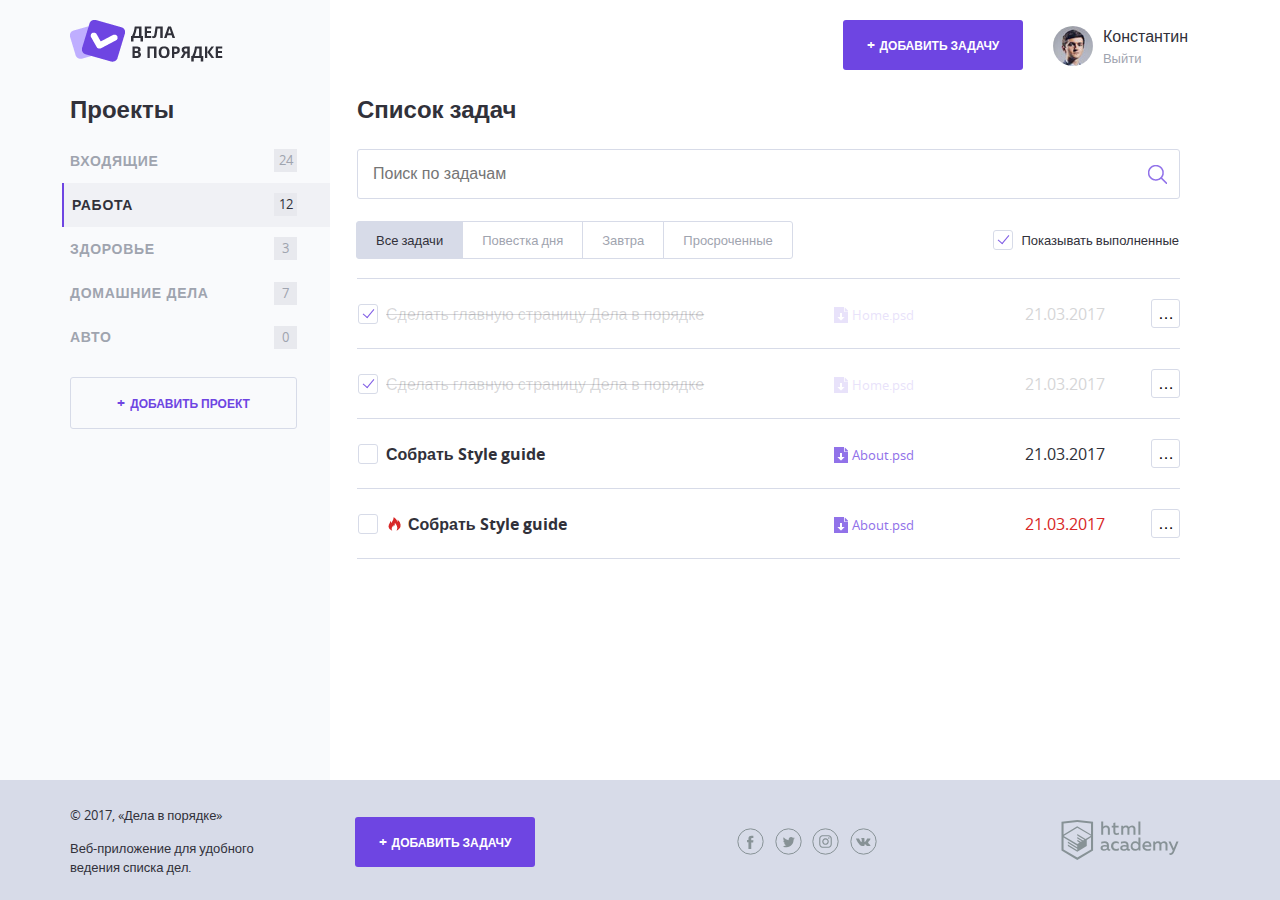
==== pages/index.html @ a5c78412 ":cat:" ====
<!DOCTYPE html>
<html lang="en">

<head>
  <meta charset="UTF-8">
  <title>Document</title>
  <link rel="stylesheet" href="../css/normalize.css">
  <link rel="stylesheet" href="../css/style.css">
</head>

<body><!--class="overlay"-->
  <h1 class="visually-hidden">Дела в порядке</h1>

  <div class="page-wrapper">
    <div class="container container--with-sidebar">
      <header class="main-header">
        <a href="#">
          <img src="../img/logo.png" width="153" height="42" alt="Логитип Дела в порядке">
        </a>

        <div class="main-header__side">
          <a class="main-header__side-item button button--plus" href="#">Добавить задачу</a>

          <div class="main-header__side-item user-menu">
            <div class="user-menu__image">
              <img src="../img/user-pic.jpg" width="40" height="40" alt="Пользователь">
            </div>

            <div class="user-menu__data">
              <p>Константин</p>

              <a href="#">Выйти</a>
            </div>
          </div>
        </div>
      </header>

      <div class="content">
        <section class="content__side">
          <h2 class="content__side-heading">Проекты</h2>

          <nav class="main-navigation">
            <ul class="main-navigation__list">
              <li class="main-navigation__list-item">
                <a class="main-navigation__list-item-link" href="#">Входящие</a>
                <span class="main-navigation__list-item-count">24</span>
              </li>

              <li class="main-navigation__list-item main-navigation__list-item--active">
                <a class="main-navigation__list-item-link" href="#">Работа</a>
                <span class="main-navigation__list-item-count">12</span>
              </li>

              <li class="main-navigation__list-item">
                <a class="main-navigation__list-item-link" href="#">Здоровье</a>
                <span class="main-navigation__list-item-count">3</span>
              </li>

              <li class="main-navigation__list-item">
                <a class="main-navigation__list-item-link" href="#">Домашние дела</a>
                <span class="main-navigation__list-item-count">7</span>
              </li>

              <li class="main-navigation__list-item">
                <a class="main-navigation__list-item-link" href="#">Авто</a>
                <span class="main-navigation__list-item-count">0</span>
              </li>
            </ul>
          </nav>

          <a class="button button--transparent button--plus content__side-button" href="#">Добавить проект</a>
        </section>

        <main class="content__main">
          <h2 class="content__main-heading">Список задач</h2>

          <form class="search-form" action="index.html" method="post">
            <input class="search-form__input" type="text" name="" value="" placeholder="Поиск по задачам">

            <input class="search-form__submit" type="submit" name="" value="Искать">
          </form>

          <div class="tasks-controls">
            <div class="radio-button-group">
              <label class="radio-button">
                <input class="radio-button__input visually-hidden" type="radio" name="radio" checked="">
                <span class="radio-button__text">Все задачи</span>
              </label>

              <label class="radio-button">
                <input class="radio-button__input visually-hidden" type="radio" name="radio">
                <span class="radio-button__text">Повестка дня</span>
              </label>

              <label class="radio-button">
                <input class="radio-button__input visually-hidden" type="radio" name="radio">
                <span class="radio-button__text">Завтра</span>
              </label>

              <label class="radio-button">
                <input class="radio-button__input visually-hidden" type="radio" name="radio">
                <span class="radio-button__text">Просроченные</span>
              </label>
            </div>

            <label class="checkbox">
              <input class="checkbox__input visually-hidden" type="checkbox" checked>
              <span class="checkbox__text">Показывать выполненные</span>
            </label>
          </div>

           <table class="tasks">
            <tr class="tasks__item task task--completed">
              <td class="task__select">
                <label class="checkbox task__checkbox">
                  <input class="checkbox__input visually-hidden" type="checkbox" checked>
                  <span class="checkbox__text">Сделать главную страницу Дела в порядке</span>
                </label>
              </td>

              <td class="task__file">
                <a class="download-link" href="#">Home.psd</a>
              </td>

              <td class="task__date">21.03.2017</td>

              <td class="task__controls">
                <button class="expand-control" type="button" name="button">Открыть список комманд</button>

                <ul class="expand-list hidden">
                  <li class="expand-list__item">
                    <a href="#">Выполнить</a>
                  </li>

                  <li class="expand-list__item">
                    <a href="#">Удалить</a>
                  </li>

                  <li class="expand-list__item">
                    <a href="#">Дублировать</a>
                  </li>
                </ul>
              </td>
            </tr>

            <tr class="tasks__item task task--completed">
              <td class="task__select">
                <label class="checkbox task__checkbox">
                  <input class="checkbox__input visually-hidden" type="checkbox" checked>
                  <span class="checkbox__text">Сделать главную страницу Дела в порядке</span>
                </label>
              </td>

              <td class="task__file">
                <a class="download-link" href="#">Home.psd</a>
              </td>

              <td class="task__date">21.03.2017</td>

              <td class="task__controls">
                <button class="expand-control" type="button" name="button">Открыть список комманд</button>

                <ul class="expand-list hidden">
                  <li class="expand-list__item">
                    <a href="#">Выполнить</a>
                  </li>

                  <li class="expand-list__item">
                    <a href="#">Удалить</a>
                  </li>

                  <li class="expand-list__item">
                    <a href="#">Дублировать</a>
                  </li>
                </ul>
              </td>
            </tr>

            <tr class="tasks__item task">
              <td class="task__select">
                <label class="checkbox task__checkbox">
                  <input class="checkbox__input visually-hidden" type="checkbox">
                  <span class="checkbox__text">Собрать Style guide</span>
                </label>
              </td>

              <td class="task__file">
                <a class="download-link" href="#">About.psd</a>
              </td>

              <td class="task__date">21.03.2017</td>

              <td class="task__controls">
                <button class="expand-control" type="button" name="button">Открыть список комманд</button>

                <ul class="expand-list hidden">
                  <li class="expand-list__item">
                    <a href="#">Выполнить</a>
                  </li>

                  <li class="expand-list__item">
                    <a href="#">Удалить</a>
                  </li>

                  <li class="expand-list__item">
                    <a href="#">Дублировать</a>
                  </li>
                </ul>
              </td>
            </tr>

            <tr class="tasks__item task task--important">
              <td class="task__select">
                <label class="checkbox task__checkbox">
                  <input class="checkbox__input visually-hidden" type="checkbox">
                  <span class="checkbox__text">Собрать Style guide</span>
                </label>
              </td>

              <td class="task__file">
                <a class="download-link" href="#">About.psd</a>
              </td>

              <td class="task__date">21.03.2017</td>

              <td class="task__controls">
                <button class="expand-control" type="button" name="button">Открыть список комманд</button>

                <ul class="expand-list hidden">
                  <li class="expand-list__item">
                    <a href="#">Выполнить</a>
                  </li>

                  <li class="expand-list__item">
                    <a href="#">Удалить</a>
                  </li>

                  <li class="expand-list__item">
                    <a href="#">Дублировать</a>
                  </li>
                </ul>
              </td>
            </tr>
          </table>
        </main>
      </div>
    </div>
  </div>

  <footer class="main-footer">
    <div class="container">
      <div class="main-footer__copyright">
        <p>© 2017, «Дела в порядке»</p>

        <p>Веб-приложение для удобного ведения списка дел.</p>
      </div>

      <a class="main-footer__button button button--plus">Добавить задачу</a>

      <div class="main-footer__social social">
        <span class="visually-hidden">Мы в соцсетях:</span>
        <a class="social__link social__link--facebook" href="#">Facebook
          <svg width="27" height="27" viewBox="0 0 27 27" xmlns="http://www.w3.org/2000/svg"><circle stroke="#879296" fill="none" cx="13.5" cy="13.5" r="12.667"/><path fill="#879296" d="M14.26 20.983h-2.816v-6.626H10.04v-2.28h1.404v-1.364c0-1.862.79-2.922 3.04-2.922h1.87v2.28h-1.17c-.876 0-.972.322-.972.916v1.14h2.212l-.245 2.28h-1.92v6.625z"/></svg>
        </a><span class="visually-hidden">
        ,</span>
        <a class="social__link social__link--twitter" href="#">Twitter
          <svg width="27" height="27" viewBox="0 0 27 27" xmlns="http://www.w3.org/2000/svg"><circle stroke="#879296" fill="none" cx="13.5" cy="13.5" r="12.687"/><path fill="#879296" d="M18.38 10.572c.525-.336.913-.848 1.092-1.445-.485.305-1.02.52-1.58.635-.458-.525-1.12-.827-1.816-.83-1.388.063-2.473 1.226-2.44 2.615-.002.2.02.4.06.596-2.017-.144-3.87-1.16-5.076-2.78-.22.403-.335.856-.332 1.315-.01.865.403 1.68 1.104 2.188-.397-.016-.782-.13-1.123-.333-.03 1.207.78 2.272 1.95 2.567-.21.06-.43.09-.653.088-.155.015-.313.015-.47 0 .3 1.045 1.238 1.777 2.324 1.815-.864.724-1.956 1.12-3.083 1.122-.198.013-.397.013-.595 0 1.12.767 2.447 1.18 3.805 1.182 4.57 0 7.066-3.992 7.066-7.456v-.34c.49-.375.912-.835 1.24-1.357-.465.218-.963.36-1.473.42z"/></svg>
        </a><span class="visually-hidden">
        ,</span>
        <a class="social__link social__link--instagram" href="#">Instagram
          <svg width="27" height="27" viewBox="0 0 27 27" xmlns="http://www.w3.org/2000/svg"><circle stroke="#879296" fill="none" cx="13.5" cy="13.5" r="12.687"/><path fill="#879296" d="M13.5 8.3h2.567c.403.002.803.075 1.18.213.552.213.988.65 1.2 1.2.14.38.213.778.216 1.18v5.136c-.003.403-.076.803-.215 1.18-.213.552-.65.988-1.2 1.2-.378.14-.778.213-1.18.216h-5.135c-.403-.003-.802-.076-1.18-.215-.552-.214-.988-.65-1.2-1.2-.14-.38-.212-.78-.215-1.182V13.46v-2.566c.003-.403.076-.802.214-1.18.213-.552.65-.988 1.2-1.2.38-.14.778-.212 1.18-.215H13.5m0-1.143h-2.616c-.526.01-1.048.108-1.54.292-.853.33-1.527 1-1.856 1.854-.184.493-.283 1.014-.292 1.542v5.232c.01.526.108 1.048.292 1.54.33.853 1.003 1.527 1.855 1.856.493.184 1.015.283 1.54.293H16.117c.527-.01 1.048-.11 1.54-.293.854-.33 1.527-1.003 1.856-1.855.184-.493.283-1.015.293-1.54V13.46v-2.614c-.01-.528-.11-1.05-.293-1.542-.33-.853-1.002-1.525-1.855-1.855-.493-.185-1.014-.283-1.54-.293-.665.01-.89 0-2.617 0zm0 3.093c-2.51.007-4.07 2.73-2.808 4.898 1.26 2.17 4.398 2.16 5.645-.017.285-.495.434-1.058.433-1.63-.006-1.8-1.47-3.256-3.27-3.25zm0 5.378c-1.63-.007-2.64-1.777-1.82-3.185.823-1.41 2.86-1.4 3.67.017.18.316.276.675.278 1.04.006 1.177-.95 2.133-2.128 2.128zm4.118-5.524c0 .58-.626.94-1.127.65-.5-.29-.5-1.012 0-1.3.116-.067.245-.102.378-.102.418-.005.76.333.76.752z"/></svg>
        </a>
        <span class="visually-hidden">,</span>
        <a class="social__link social__link--vkontakte" href="#">Вконтакте
          <svg width="27" height="27" viewBox="0 0 27 27" xmlns="http://www.w3.org/2000/svg"><circle stroke="#879296" fill="none" cx="13.5" cy="13.5" r="12.666"/><path fill="#879296" d="M13.92 18.07c.142-.016.278-.074.39-.166.077-.107.118-.237.116-.37 0 0 0-1.13.516-1.296.517-.165 1.208 1.09 1.95 1.58.276.213.624.314.973.28h1.95s.973-.057.525-.837c-.38-.62-.865-1.17-1.432-1.626-1.208-1.1-1.043-.916.41-2.816.886-1.16 1.236-1.86 1.13-2.163-.108-.302-.76-.214-.76-.214h-2.164c-.092-.026-.19-.026-.282 0-.083.058-.15.135-.195.225-.224.57-.49 1.125-.8 1.656-.973 1.61-1.344 1.697-1.51 1.59-.37-.234-.272-.975-.272-1.433 0-1.56.243-2.202-.468-2.377-.32-.075-.647-.108-.974-.098-.604-.052-1.213.01-1.793.186-.243.116-.438.38-.32.4.245.018.474.13.642.31.152.303.225.638.214.975 0 0 .127 1.832-.302 2.056-.43.223-.692-.167-1.55-1.618-.29-.506-.547-1.03-.77-1.57-.038-.09-.098-.17-.174-.233-.1-.065-.214-.108-.332-.128H6.485s-.312 0-.42.137c-.106.135 0 .36 0 .36.87 2 2.022 3.868 3.42 5.543.923.996 2.21 1.573 3.567 1.598z"/></svg>
        </a>
      </div>

      <div class="main-footer__developed-by">
        <span class="visually-hidden">Разработано:</span>

        <a href="https://htmlacademy.ru/intensive/php">
          <img src="../img/htmlacademy.svg" alt="HTML Academy" width="118" height="40">
        </a>
      </div>
    </div>
  </footer>

  <!--модальное окно добавления задачи-->
  <div class="modal" hidden>
    <button class="modal__close" type="button" name="button">Закрыть</button>

    <h2 class="modal__heading">Добавление задачи</h2>

    <form class="form" action="index.html" method="post">
      <div class="form__row">
        <label class="form__label" for="name">Название <sup>*</sup></label>

        <input class="form__input" type="text" name="name" id="name" value="" placeholder="Введите название">
      </div>

      <div class="form__row">
        <label class="form__label" for="project">Проект <sup>*</sup></label>

        <select class="form__input form__input--select" name="project" id="project">
          <option value="">Входящие</option>
        </select>
      </div>

      <div class="form__row">
        <label class="form__label" for="date">Дата выполнения <sup>*</sup></label>

        <input class="form__input form__input--date" type="text" name="date" id="date" value="" placeholder="Введите дату в формате ДД.ММ.ГГГГ">
      </div>

      <div class="form__row">
        <label class="form__label">Файл</label>

        <div class="form__input-file">
          <input class="visually-hidden" type="file" name="preview" id="preview" value="">

          <label class="button button--transparent" for="preview">
              <span>Выберите файл</span>
          </label>
        </div>
      </div>

      <div class="form__row form__row--controls">
        <input class="button" type="submit" name="" value="Добавить">
      </div>
    </form>
  </div>

<!--модальное окно добавления проекта-->
<div class="modal" hidden>
  <button class="modal__close" type="button" name="button">Закрыть</button>

  <h2 class="modal__heading">Добавление проекта</h2>

  <form class="form" method="post">
    <div class="form__row">
      <label class="form__label" for="name">Название <sup>*</sup></label>

      <input class="form__input" type="text" name="name" id="project_name" value="" placeholder="Введите название">
    </div>

    <div class="form__row form__row--controls">
      <input class="button" type="submit" name="" value="Добавить">
    </div>
  </form>
</div>

  <script type="text/javascript" src="../js/script.js"></script>
</body>
</html>
---- css/style.css ----
@font-face {
  font-weight: 400;
  font-family: "OpenSans";
  font-style: normal;
  src: url("../fonts/opensans-regular-webfont.woff2") format("woff2"), url("../fonts/opensans-regular-webfont.woff") format("woff");
}

@font-face {
  font-weight: 700;
  font-family: "OpenSans";
  font-style: normal;
  src: url("../fonts/opensans-bold-webfont.woff2") format("woff2"), url("../fonts/opensans-bold-webfont.woff") format("woff");
}

.visually-hidden {
  position: absolute;

  width: 1px;
  height: 1px;
  margin: -1px;
  padding: 0;
  overflow: hidden;

  border: 0;

  clip: rect(0, 0, 0, 0);
  clip-path: inset(100%);
}

html,
body {
  height: 100%;
}

.page-wrapper {
  min-height: 100%;
  margin-bottom: -120px;
}

.page-wrapper::after {
  content: "";

  display: block;
}

.main-footer,
.page-wrapper::after {
  height: 94px;
}

body {
  position: relative;

  min-width: 1180px;

  font-size: 16px;
  font-family: "OpenSans", sans-serif;
  color: #31313a;
}

a {
  text-decoration: none;
}

a:hover,
a:focus {
  text-decoration: underline;
}

.body-background {
  background: #ffffff url("../img/background.jpg") no-repeat 0 0;
  background-size: cover;
}

.container {
  width: 1140px;
  margin: 0 auto;
  padding: 0 20px;
}

.hidden {
  display: none;
}

.container--with-sidebar {
  position: relative;
}

.container--with-sidebar::after {
  content: "";
  position: absolute;
  top: 0;
  left: calc(-50vw + 280px);
  z-index: -1;

  width: 50vw;
  height: 100vh;

  background-color: #f9fafc;
}

.button {
  display: inline-block;
  width: 180px;
  padding: 17px 0;

  font-weight: 700;
  font-size: 12px;
  text-align: center;
  color: #ffffff;
  text-transform: uppercase;
  text-decoration: none;

  background-color: #6e45e2;
  border: 0;
  border-radius: 3px;
}

.button--plus::before {
  content: "+";

  margin-right: 5px;

  font-size: 14px;
}

.button:hover,
.button:focus {
  text-decoration: none;

  background-color: #7e55f2;
}

.button:active {
  background-color: #502bbb;
}

.button--transparent {
  color: #6e45e2;

  border: 1px solid #d7dbe8;
}

.button--transparent:hover,
.button--transparent:focus {
  color: #7e55f2;
}

.button--transparent:active {
  color: #502bbb;
}

.button--transparent,
.button--transparent:hover,
.button--transparent:focus,
.button--transparent:active {
  background-color: transparent;
}

.overlay::after {
  content: "";
  position: fixed;
  top: 0;
  left: 0;
  z-index: 2;

  display: block;
  width: 100%;
  height: 100%;

  background-color: rgba(0, 0, 0, 0.75);
}

.modal {
  position: fixed;
  top: 50%;
  left: 50%;
  z-index: 3;

  width: 445px;
  min-height: 200px;
  padding: 25px 30px;

  background-color: #ffffff;
  transform: translate(-50%, -50%);
}

.modal__close {
  position: absolute;
  top: 12px;
  right: 12px;

  width: 30px;
  height: 30px;
  padding: 0;

  font-size: 0;

  background: transparent url("../img/icon-close.svg") no-repeat 50% 50%;
  border: 0;
}

.main-header {
  display: flex;
  justify-content: space-between;
  padding: 20px 0 26px;
}

.modal__heading {
  margin: 0;
  margin-bottom: 20px;
}

.main-header__side {
  display: flex;
  align-items: center;
  margin-right: 22px;
}

.main-header__side-item {
  margin-left: 30px;
}

.user-menu {
  display: flex;
  align-items: center;
}

.user-menu__image {
  flex-shrink: 1;
  margin-top: 6px;
  margin-right: 10px;
}

.user-menu__image img {
  border-radius: 50%;
}

.user-menu__data p {
  margin: 3px 0 2px;
}

.user-menu__data a {
  font-size: 13px;
  color: #9fa4af;
}

.user-menu__data a:active {
  color: #848a98;
}

.content {
  display: flex;
}

.content__side {
  width: 260px;
}

.content__side-heading {
  margin: 0;
  margin-bottom: 15px;
}

.content__side-button {
  width: 225px;
}

.content__side-info {
  margin-top: 5px;
  margin-bottom: 30px;

  font-size: 13px;
  line-height: 1.5;
}

.main-navigation {
  margin-bottom: 18px;
}

.main-navigation__list {
  margin: 0 0 0 -8px;
  padding: 0;

  list-style: none;
}

.main-navigation__list-item {
  display: flex;
  align-items: center;

  font-size: 14px;
  color: #9fa4af;
  text-transform: uppercase;
}

.main-navigation__list-item--active {
  color: #31313a;

  background-color: #f0f1f5;
  border-left: 2px solid #6e45e2;
}

.main-navigation__list-item-link {
  flex-grow: 1;
  padding: 14px 8px;

  font-weight: bold;
  color: inherit;
  text-decoration: none;
  letter-spacing: 0.05em;
}

.main-navigation__list-item-link:hover,
.main-navigation__list-item-link:focus {
  text-decoration: none;
}

.main-navigation__list-item-count {
  display: inline-block;
  min-width: 19px;
  min-height: 19px;
  margin-right: 33px;
  padding: 2px;

  font-size: 13px;
  line-height: 18px;
  text-align: center;

  background-color: #e8e9ee;
}

.content__main {
  flex-grow: 1;
  padding: 0 30px 0 27px;
}

.content__main-heading {
  margin: 0;
  margin-bottom: 25px;
}

.search-form {
  position: relative;

  margin-bottom: 23px;
}

.search-form__input {
  box-sizing: border-box;
  width: 100%;
  padding: 15px;

  border: 1px solid #d7dbe8;
  border-radius: 3px;
}

.search-form__submit {
  position: absolute;
  top: 11px;
  right: 8px;

  width: 30px;
  height: 30px;

  font-size: 0;

  background: transparent url("../img/search.png") no-repeat 50% 50%;
  border: 0;
}

.tasks-controls {
  display: flex;
  justify-content: space-between;
  align-items: center;
  margin-bottom: 19px;

  font-size: 13px;
}

.tasks-controls .checkbox .checkbox__text {
  padding-top: 3px;
  padding-bottom: 3px;
}

.radio-button-group {
  display: inline-flex;
  flex-wrap: nowrap;

  font-size: 13px;
}

.radio-button-group .radio-button:first-child .radio-button__text {
  border-top-left-radius: 3px;
  border-bottom-left-radius: 3px;
}

.radio-button-group .radio-button:last-child .radio-button__text {
  border-top-right-radius: 3px;
  border-bottom-right-radius: 3px;
}

.radio-button {
  display: flex;
}

.radio-button__input:checked + .radio-button__text {
  z-index: 1;

  color: #31313a;

  background-color: #d7dbe8;
  border-color: #d7dbe8;
}

.radio-button__text {
  position: relative;

  margin: -1px 0 0 -1px;
  padding: 9px 19px;

  line-height: 1.4;
  color: #9fa4af;
  white-space: nowrap;

  background-color: #ffffff;
  border: 1px solid #d7dbe8;
}

.radio-button__text:hover,
.radio-button__text:focus {
  z-index: 1;

  color: #31313a;
}

.checkbox {
  position: relative;

  display: inline-block;

  vertical-align: top;

  border: 1px solid transparent;
}

.checkbox__input:checked + .checkbox__text::before {
  border: 1px solid #d7dbe8;
}

.checkbox__input:checked + .checkbox__text::after {
  display: block;
}

.checkbox__text {
  position: relative;

  display: block;
  padding: 1px 0 1px 28px;
}

.checkbox__text::before {
  content: "";
  position: absolute;
  top: 0;
  left: 0;

  width: 18px;
  height: 18px;

  border: 1px solid #d7dbe8;
  border-radius: 3px;
}

.checkbox__text::after {
  content: "";
  position: absolute;
  top: 5px;
  left: 5px;

  display: none;
  width: 10px;
  height: 5px;

  border-bottom: 1px solid #7f5be5;
  border-left: 1px solid #7f5be5;
  transform: rotate(-50deg);
}

.checkbox__text:hover::before,
.checkbox__text:focus::before,
.checkbox__input:checked + .checkbox__text:hover::before,
.checkbox__input:checked + .checkbox__text:focus::before {
  border: 1px solid #6e45e2;
}

.radio-button__input:focus + .radio-button__text,
.checkbox__input:focus + .checkbox__text {
  outline: thin dotted;
  outline: 5px auto -webkit-focus-ring-color;
}

.tasks {
  width: 100%;

  border-collapse: collapse;
}

.tasks__item:first-child td {
  border-top: 1px solid #d7dbe8;
}

.tasks__item td {
  padding: 20px 0;

  border-bottom: 1px solid #d7dbe8;
}

.task__checkbox .checkbox__input + .checkbox__text {
  font-weight: bold;
}

.task--completed .checkbox__input + .checkbox__text {
  font-weight: normal;
  text-decoration: line-through;
}

.task--completed .task__select .checkbox__text {
  color: rgba(49, 49, 58, 0.2);
}

.task--completed .task__file,
.task--completed .task__date {
  opacity: 0.2;
}

.task--important .task__date {
  color: #d82727;
}

.task--important .task__select .task__checkbox::before {
  content: "";
  position: absolute;
  top: 3px;
  left: 30px;

  width: 13px;
  height: 14px;

  background: url("../img/fire.png") no-repeat 0 0;
}

.task--important .task__select .checkbox__text {
  padding-left: 50px;
}

.task__select {
  position: relative;

  width: 476px;
}

.task__file {
  width: 190px;
}

.task__date {
  width: 80px;
}

.task__controls {
  position: relative;

  width: 75px;

  text-align: right;
}

.download-link {
  position: relative;

  padding-left: 18px;

  font-size: 13px;
  color: #9172e9;
  text-decoration: none;
}

.download-link:active {
  color: #502bbb;
}

.download-link::before {
  content: "";
  position: absolute;
  top: 1px;
  left: 0;

  width: 14px;
  height: 16px;

  background: url("../img/download-link.png") no-repeat;
}

.expand-control {
  display: inline-block;
  width: 29px;
  height: 29px;

  font-size: 0;

  background-color: transparent;
  border: 1px solid #d7dbe8;
  border-radius: 3px;
}

.expand-control::before {
  content: "…";

  font-size: 16px;
}

.expand-list {
  position: absolute;
  right: 0;
  z-index: 1;

  margin: 0;
  padding: 10px;

  list-style: none;
  font-size: 13px;
  text-align: left;
  color: #9fa4af;

  background-color: #ffffff;
  box-shadow: 0 0 15px 0 rgb(224, 224, 231);
}

.expand-list__item a {
  display: block;
  padding: 5px 10px;

  color: inherit;
  text-decoration: none;
}

.main-footer {
  padding: 13px 0;

  background-color: #d7dbe8;
}

.main-footer .container {
  display: flex;
  align-items: center;
}

.main-footer__copyright {
  width: 215px;
  margin-right: 70px;

  font-size: 13px;
  line-height: 1.5;
}

.main-footer__button {
  margin-right: 202px;
}

.main-footer__social {
  width: 140px;
  margin-right: 184px;
}

.social {
  display: flex;
  flex-wrap: wrap;
  justify-content: space-between;
}

.social__link {
  width: 27px;
  height: 27px;

  font-size: 0;
}

.social__link:hover path {
  fill: #7e55f2;
}

.social__link:active path {
  fill: #502bbb;
}

.social__link:hover circle {
  stroke: #7e55f2;
}

.social__link:active circle {
  stroke: #502bbb;
}

.form {
  max-width: 445px;
}

.form__row {
  margin-bottom: 25px;
}

.form__label {
  display: inline-block;
  margin-bottom: 7px;

  font-size: 13px;
}

.form__input {
  box-sizing: border-box;
  width: 100%;
  padding: 15px 20px;

  border: 1px solid #d7dbe8;
  border-radius: 3px;

  -webkit-appearance: none;
  -moz-appearance: none;
  appearance: none;
}

.form__input--error {
  background: transparent url("../img/icon-error.png") no-repeat right 10px top 50%;
  border-color: #f84646;
}

.form__input--select {
  background: #ffffff url("../img/dropdown.svg") right 20px top 50% no-repeat;
}

.form__input--date {
  background: #ffffff url("../img/icon-calendar.png") right 17px top 50% no-repeat;
}

.form__row--controls {
  margin-top: 60px;
  margin-bottom: 0;
}

.form__message {
  margin: 0;
  margin-top: 2px;

  font-size: 11px;
  color: #f84646;
}

.error-massage {
  color: #f84646;
}

.welcome {
  width: 540px;
  margin: 75px auto 0;

  text-align: center;
}

.welcome__heading {
  margin-bottom: 20px;

  font-size: 38px;
}

.welcome__text {
  margin-bottom: 50px;

  font-size: 16px;
  line-height: 1.8;
}

.welcome__text p {
  margin: 20px 0;
}
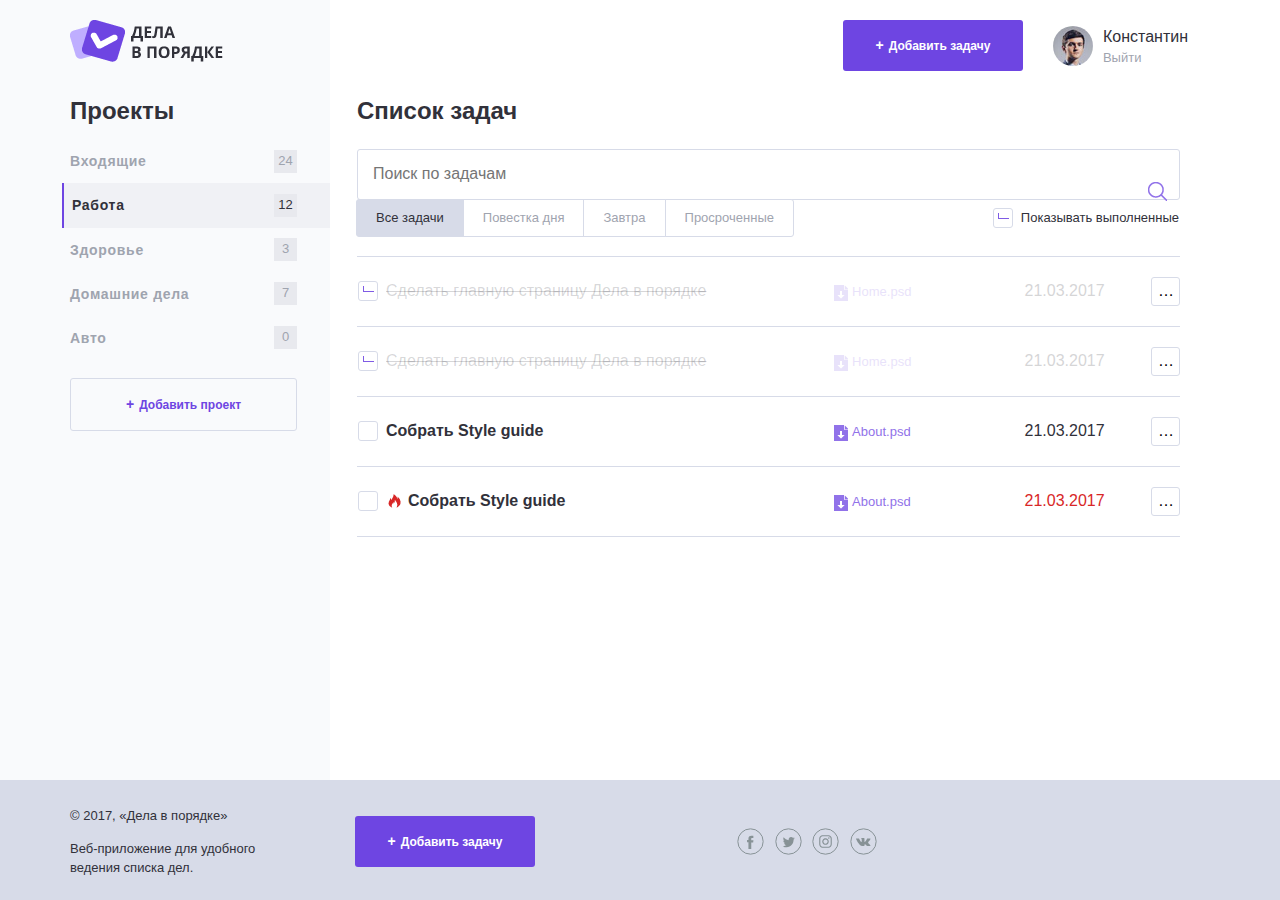
==== commit 1f9e675b: "Получение данных из формы:фикс 5" ====
--- a/pages/index.html
+++ b/pages/index.html
@@ -74,11 +74,11 @@
         <main class="content__main">
           <h2 class="content__main-heading">Список задач</h2>
 
-          <form class="search-form" action="index.html" method="post">
-            <input class="search-form__input" type="text" name="" value="" placeholder="Поиск по задачам">
-
-            <input class="search-form__submit" type="submit" name="" value="Искать">
-          </form>
+          <modal class="search-modal" action="index.html" method="post">
+            <input class="search-modal__input" type="text" name="" value="" placeholder="Поиск по задачам">
+
+            <input class="search-modal__submit" type="submit" name="" value="Искать">
+          </modal>
 
           <div class="tasks-controls">
             <div class="radio-button-group">
@@ -292,31 +292,31 @@
 
     <h2 class="modal__heading">Добавление задачи</h2>
 
-    <form class="form" action="index.html" method="post">
-      <div class="form__row">
-        <label class="form__label" for="name">Название <sup>*</sup></label>
-
-        <input class="form__input" type="text" name="name" id="name" value="" placeholder="Введите название">
-      </div>
-
-      <div class="form__row">
-        <label class="form__label" for="project">Проект <sup>*</sup></label>
-
-        <select class="form__input form__input--select" name="project" id="project">
+    <modal class="modal" action="index.html" method="post">
+      <div class="modal__row">
+        <label class="modal__label" for="name">Название <sup>*</sup></label>
+
+        <input class="modal__input" type="text" name="name" id="name" value="" placeholder="Введите название">
+      </div>
+
+      <div class="modal__row">
+        <label class="modal__label" for="project">Проект <sup>*</sup></label>
+
+        <select class="modal__input modal__input--select" name="project" id="project">
           <option value="">Входящие</option>
         </select>
       </div>
 
-      <div class="form__row">
-        <label class="form__label" for="date">Дата выполнения <sup>*</sup></label>
-
-        <input class="form__input form__input--date" type="text" name="date" id="date" value="" placeholder="Введите дату в формате ДД.ММ.ГГГГ">
-      </div>
-
-      <div class="form__row">
-        <label class="form__label">Файл</label>
-
-        <div class="form__input-file">
+      <div class="modal__row">
+        <label class="modal__label" for="date">Дата выполнения <sup>*</sup></label>
+
+        <input class="modal__input modal__input--date" type="text" name="date" id="date" value="" placeholder="Введите дату в формате ДД.ММ.ГГГГ">
+      </div>
+
+      <div class="modal__row">
+        <label class="modal__label">Файл</label>
+
+        <div class="modal__input-file">
           <input class="visually-hidden" type="file" name="preview" id="preview" value="">
 
           <label class="button button--transparent" for="preview">
@@ -325,10 +325,10 @@
         </div>
       </div>
 
-      <div class="form__row form__row--controls">
+      <div class="modal__row modal__row--controls">
         <input class="button" type="submit" name="" value="Добавить">
       </div>
-    </form>
+    </modal>
   </div>
 
 <!--модальное окно добавления проекта-->
@@ -337,17 +337,17 @@
 
   <h2 class="modal__heading">Добавление проекта</h2>
 
-  <form class="form" method="post">
-    <div class="form__row">
-      <label class="form__label" for="name">Название <sup>*</sup></label>
-
-      <input class="form__input" type="text" name="name" id="project_name" value="" placeholder="Введите название">
+  <modal class="modal" method="post">
+    <div class="modal__row">
+      <label class="modal__label" for="name">Название <sup>*</sup></label>
+
+      <input class="modal__input" type="text" name="name" id="project_name" value="" placeholder="Введите название">
     </div>
 
-    <div class="form__row form__row--controls">
+    <div class="modal__row modal__row--controls">
       <input class="button" type="submit" name="" value="Добавить">
     </div>
-  </form>
+  </modal>
 </div>
 
   <script type="text/javascript" src="../js/script.js"></script>
--- a/css/style.css
+++ b/css/style.css
@@ -2,14 +2,14 @@
   font-weight: 400;
   font-family: "OpenSans";
   font-style: normal;
-  src: url("../fonts/opensans-regular-webfont.woff2") format("woff2"), url("../fonts/opensans-regular-webfont.woff") format("woff");
+  src: url("../fonts/opensans-regular-webfont.woff2") modalat("woff2"), url("../fonts/opensans-regular-webfont.woff") modalat("woff");
 }
 
 @font-face {
   font-weight: 700;
   font-family: "OpenSans";
   font-style: normal;
-  src: url("../fonts/opensans-bold-webfont.woff2") format("woff2"), url("../fonts/opensans-bold-webfont.woff") format("woff");
+  src: url("../fonts/opensans-bold-webfont.woff2") modalat("woff2"), url("../fonts/opensans-bold-webfont.woff") modalat("woff");
 }
 
 .visually-hidden {
@@ -108,7 +108,7 @@
   font-size: 12px;
   text-align: center;
   color: #ffffff;
-  text-transform: uppercase;
+  text-transmodal: uppercase;
   text-decoration: none;
 
   background-color: #6e45e2;
@@ -182,7 +182,7 @@
   padding: 25px 30px;
 
   background-color: #ffffff;
-  transform: translate(-50%, -50%);
+  transmodal: translate(-50%, -50%);
 }
 
 .modal__close {
@@ -291,7 +291,7 @@
 
   font-size: 14px;
   color: #9fa4af;
-  text-transform: uppercase;
+  text-transmodal: uppercase;
 }
 
 .main-navigation__list-item--active {
@@ -340,13 +340,13 @@
   margin-bottom: 25px;
 }
 
-.search-form {
+.search-modal {
   position: relative;
 
   margin-bottom: 23px;
 }
 
-.search-form__input {
+.search-modal__input {
   box-sizing: border-box;
   width: 100%;
   padding: 15px;
@@ -355,7 +355,7 @@
   border-radius: 3px;
 }
 
-.search-form__submit {
+.search-modal__submit {
   position: absolute;
   top: 11px;
   right: 8px;
@@ -484,7 +484,7 @@
 
   border-bottom: 1px solid #7f5be5;
   border-left: 1px solid #7f5be5;
-  transform: rotate(-50deg);
+  transmodal: rotate(-50deg);
 }
 
 .checkbox__text:hover::before,
@@ -702,22 +702,22 @@
   stroke: #502bbb;
 }
 
-.form {
+.modal {
   max-width: 445px;
 }
 
-.form__row {
+.modal__row {
   margin-bottom: 25px;
 }
 
-.form__label {
+.modal__label {
   display: inline-block;
   margin-bottom: 7px;
 
   font-size: 13px;
 }
 
-.form__input {
+.modal__input {
   box-sizing: border-box;
   width: 100%;
   padding: 15px 20px;
@@ -730,25 +730,25 @@
   appearance: none;
 }
 
-.form__input--error {
+.modal__input--error {
   background: transparent url("../img/icon-error.png") no-repeat right 10px top 50%;
   border-color: #f84646;
 }
 
-.form__input--select {
+.modal__input--select {
   background: #ffffff url("../img/dropdown.svg") right 20px top 50% no-repeat;
 }
 
-.form__input--date {
+.modal__input--date {
   background: #ffffff url("../img/icon-calendar.png") right 17px top 50% no-repeat;
 }
 
-.form__row--controls {
+.modal__row--controls {
   margin-top: 60px;
   margin-bottom: 0;
 }
 
-.form__message {
+.modal__message {
   margin: 0;
   margin-top: 2px;
 
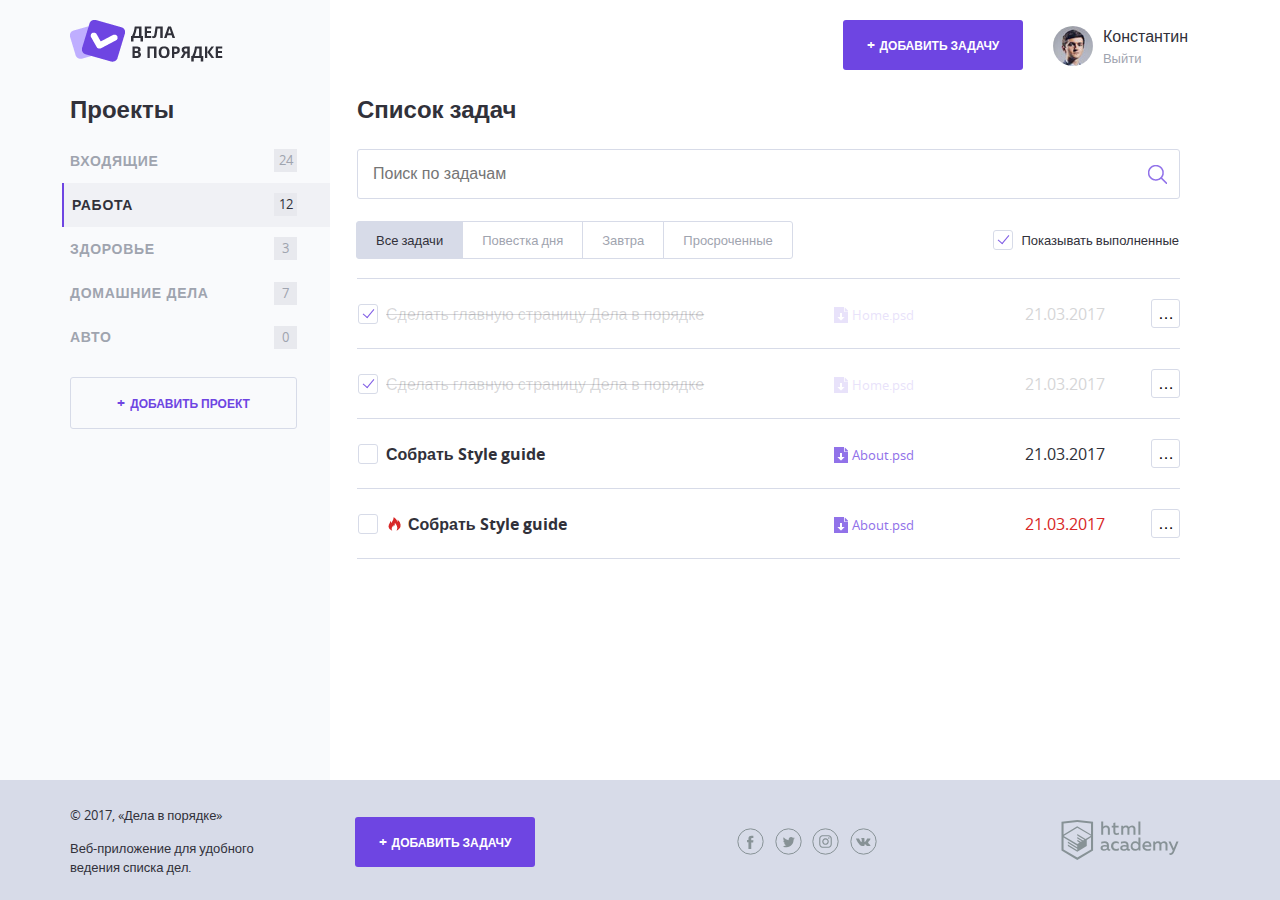
==== commit 70bc84d2: "Получение данных из формы:фикс 8" ====
--- a/pages/index.html
+++ b/pages/index.html
@@ -74,11 +74,11 @@
         <main class="content__main">
           <h2 class="content__main-heading">Список задач</h2>
 
-          <modal class="search-modal" action="index.html" method="post">
-            <input class="search-modal__input" type="text" name="" value="" placeholder="Поиск по задачам">
-
-            <input class="search-modal__submit" type="submit" name="" value="Искать">
-          </modal>
+          <form class="search-form" action="index.html" method="post">
+            <input class="search-form__input" type="text" name="" value="" placeholder="Поиск по задачам">
+
+            <input class="search-form__submit" type="submit" name="" value="Искать">
+          </form>
 
           <div class="tasks-controls">
             <div class="radio-button-group">
@@ -287,49 +287,7 @@
   </footer>
 
   <!--модальное окно добавления задачи-->
-  <div class="modal" hidden>
-    <button class="modal__close" type="button" name="button">Закрыть</button>
-
-    <h2 class="modal__heading">Добавление задачи</h2>
-
-    <modal class="modal" action="index.html" method="post">
-      <div class="modal__row">
-        <label class="modal__label" for="name">Название <sup>*</sup></label>
-
-        <input class="modal__input" type="text" name="name" id="name" value="" placeholder="Введите название">
-      </div>
-
-      <div class="modal__row">
-        <label class="modal__label" for="project">Проект <sup>*</sup></label>
-
-        <select class="modal__input modal__input--select" name="project" id="project">
-          <option value="">Входящие</option>
-        </select>
-      </div>
-
-      <div class="modal__row">
-        <label class="modal__label" for="date">Дата выполнения <sup>*</sup></label>
-
-        <input class="modal__input modal__input--date" type="text" name="date" id="date" value="" placeholder="Введите дату в формате ДД.ММ.ГГГГ">
-      </div>
-
-      <div class="modal__row">
-        <label class="modal__label">Файл</label>
-
-        <div class="modal__input-file">
-          <input class="visually-hidden" type="file" name="preview" id="preview" value="">
-
-          <label class="button button--transparent" for="preview">
-              <span>Выберите файл</span>
-          </label>
-        </div>
-      </div>
-
-      <div class="modal__row modal__row--controls">
-        <input class="button" type="submit" name="" value="Добавить">
-      </div>
-    </modal>
-  </div>
+  
 
 <!--модальное окно добавления проекта-->
 <div class="modal" hidden>
@@ -337,17 +295,17 @@
 
   <h2 class="modal__heading">Добавление проекта</h2>
 
-  <modal class="modal" method="post">
-    <div class="modal__row">
-      <label class="modal__label" for="name">Название <sup>*</sup></label>
-
-      <input class="modal__input" type="text" name="name" id="project_name" value="" placeholder="Введите название">
+  <form class="form" method="post">
+    <div class="form__row">
+      <label class="form__label" for="name">Название <sup>*</sup></label>
+
+      <input class="form__input" type="text" name="name" id="project_name" value="" placeholder="Введите название">
     </div>
 
-    <div class="modal__row modal__row--controls">
+    <div class="form__row form__row--controls">
       <input class="button" type="submit" name="" value="Добавить">
     </div>
-  </modal>
+  </form>
 </div>
 
   <script type="text/javascript" src="../js/script.js"></script>
--- a/css/style.css
+++ b/css/style.css
@@ -2,14 +2,14 @@
   font-weight: 400;
   font-family: "OpenSans";
   font-style: normal;
-  src: url("../fonts/opensans-regular-webfont.woff2") modalat("woff2"), url("../fonts/opensans-regular-webfont.woff") modalat("woff");
+  src: url("../fonts/opensans-regular-webfont.woff2") format("woff2"), url("../fonts/opensans-regular-webfont.woff") format("woff");
 }
 
 @font-face {
   font-weight: 700;
   font-family: "OpenSans";
   font-style: normal;
-  src: url("../fonts/opensans-bold-webfont.woff2") modalat("woff2"), url("../fonts/opensans-bold-webfont.woff") modalat("woff");
+  src: url("../fonts/opensans-bold-webfont.woff2") format("woff2"), url("../fonts/opensans-bold-webfont.woff") format("woff");
 }
 
 .visually-hidden {
@@ -108,7 +108,7 @@
   font-size: 12px;
   text-align: center;
   color: #ffffff;
-  text-transmodal: uppercase;
+  text-transform: uppercase;
   text-decoration: none;
 
   background-color: #6e45e2;
@@ -182,7 +182,7 @@
   padding: 25px 30px;
 
   background-color: #ffffff;
-  transmodal: translate(-50%, -50%);
+  transform: translate(-50%, -50%);
 }
 
 .modal__close {
@@ -291,7 +291,7 @@
 
   font-size: 14px;
   color: #9fa4af;
-  text-transmodal: uppercase;
+  text-transform: uppercase;
 }
 
 .main-navigation__list-item--active {
@@ -340,13 +340,13 @@
   margin-bottom: 25px;
 }
 
-.search-modal {
+.search-form {
   position: relative;
 
   margin-bottom: 23px;
 }
 
-.search-modal__input {
+.search-form__input {
   box-sizing: border-box;
   width: 100%;
   padding: 15px;
@@ -355,7 +355,7 @@
   border-radius: 3px;
 }
 
-.search-modal__submit {
+.search-form__submit {
   position: absolute;
   top: 11px;
   right: 8px;
@@ -484,7 +484,7 @@
 
   border-bottom: 1px solid #7f5be5;
   border-left: 1px solid #7f5be5;
-  transmodal: rotate(-50deg);
+  transform: rotate(-50deg);
 }
 
 .checkbox__text:hover::before,
@@ -702,22 +702,22 @@
   stroke: #502bbb;
 }
 
-.modal {
+.form {
   max-width: 445px;
 }
 
-.modal__row {
+.form__row {
   margin-bottom: 25px;
 }
 
-.modal__label {
+.form__label {
   display: inline-block;
   margin-bottom: 7px;
 
   font-size: 13px;
 }
 
-.modal__input {
+.form__input {
   box-sizing: border-box;
   width: 100%;
   padding: 15px 20px;
@@ -730,25 +730,25 @@
   appearance: none;
 }
 
-.modal__input--error {
+.form__input--error {
   background: transparent url("../img/icon-error.png") no-repeat right 10px top 50%;
   border-color: #f84646;
 }
 
-.modal__input--select {
+.form__input--select {
   background: #ffffff url("../img/dropdown.svg") right 20px top 50% no-repeat;
 }
 
-.modal__input--date {
+.form__input--date {
   background: #ffffff url("../img/icon-calendar.png") right 17px top 50% no-repeat;
 }
 
-.modal__row--controls {
+.form__row--controls {
   margin-top: 60px;
   margin-bottom: 0;
 }
 
-.modal__message {
+.form__message {
   margin: 0;
   margin-top: 2px;
 
